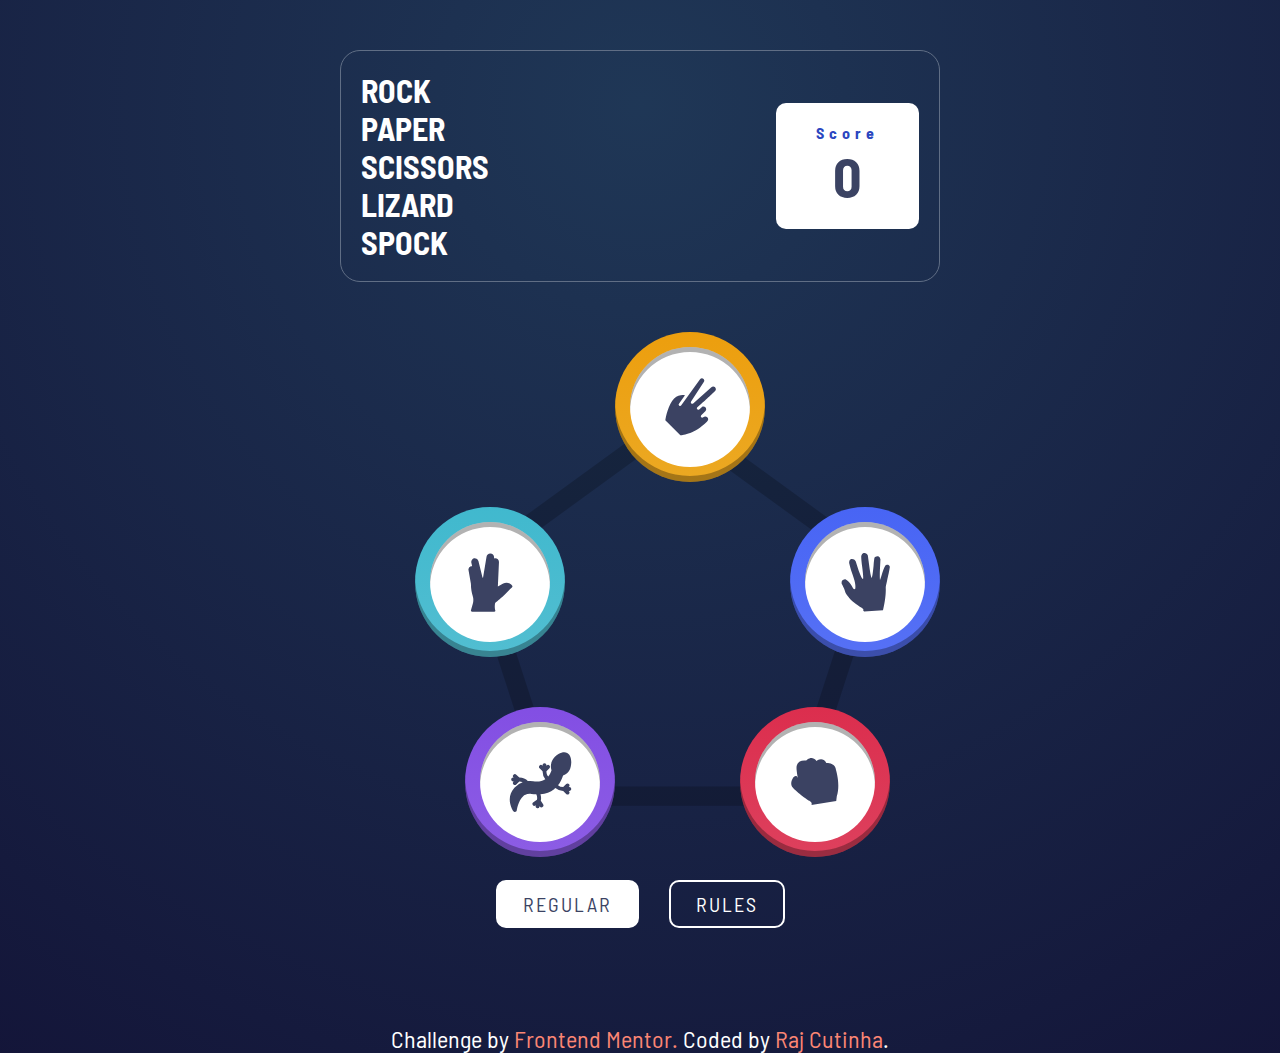
==== bonus/index.html @ 63bf6985 "Add files via upload" ====
<!DOCTYPE html>
<html lang="en">
  <head>
    <meta charset="UTF-8" />
    <meta name="viewport" content="width=device-width, initial-scale=1.0" />
    <!-- displays site properly based on user's device -->

    <link
      rel="icon"
      type="image/png"
      sizes="32x32"
      href="../images/favicon-32x32.png"
    />

    <title>Frontend Mentor | Rock, Paper, Scissors</title>
    <link
      href="https://fonts.googleapis.com/css2?family=Barlow+Semi+Condensed:wght@400;600;700&display=swap"
      rel="stylesheet"
    />
    <link rel="stylesheet" href="./style.css" />
  </head>
  <body>
    <div class="container">
      <header>
        <h1>
          <span>Rock</span>
          <span>Paper</span>
          <span>Scissors</span>
          <span>Lizard</span>
          <span>Spock</span>
        </h1>
        <div class="score-container">
          <h4>Score</h4>
          <p id="score">0</p>
        </div>
      </header>

      <main id="main">
        <button class="btn-circle btn-scissors pick" data-choice="scissors">
          <span class="wrapper">
            <img src="../images/icon-scissors.svg" alt="scissors icon" />
          </span>
        </button>
        <button class="btn-circle btn-paper pick" data-choice="paper">
          <span class="wrapper">
            <img src="../images/icon-paper.svg" alt="paper icon" />
          </span>
        </button>
        <button class="btn-circle btn-rock pick" data-choice="rock">
          <span class="wrapper">
            <img src="../images/icon-rock.svg" alt="rock icon" />
          </span>
        </button>
        <button class="btn-circle btn-lizard pick" data-choice="lizard">
          <span class="wrapper">
            <img src="../images/icon-lizard.svg" alt="lizard icon" />
          </span>
        </button>
        <button class="btn-circle btn-spock pick" data-choice="spock">
          <span class="wrapper">
            <img src="../images/icon-spock.svg" alt="spock icon" />
          </span>
        </button>
      </main>

      <div class="rules-modal" id="modal">
        <img src="../images/image-rules-bonus.svg" alt="rules" />
        <button id="close">
          <img src="../images/icon-close.svg" alt="close" />
        </button>
      </div>
    </div>

    <div class="selection" id="selection">
      <div>
        <h2>You picked</h2>
        <button class="btn-circle btn-paper" id="user-select">
          <span class="wrapper">
            <img src="../images/icon-paper.svg" alt="paper icon" />
          </span>
        </button>
      </div>
      <div class="mobile-reset">
        <p class="big-text" id="winner"></p>
        <button class="btn" id="reset">Play again</button>
      </div>
      <div>
        <h2>The house picked</h2>
        <button class="btn-circle btn-rock" id="computer-select">
          <span class="wrapper">
            <img src="../images/icon-rock.svg" alt="rock icon" />
          </span>
        </button>
      </div>
    </div>

    <div class="options">
      <a href="../index.html"><button class="btn">Regular</button></a>
      <button class="btn-rules" id="open">Rules</button>
    </div>

    <div class="attribution">
      <p>
        Challenge by
        <a href="https://www.frontendmentor.io?ref=challenge" target="_blank">
          Frontend Mentor.
        </a>
        Coded by <a href="#">Raj Cutinha</a>.
      </p>
    </div>
    <script src="./app.js"></script>
  </body>
</html>
---- bonus/style.css ----
* {
  margin: 0;
  padding: 0;
  box-sizing: border-box;
}

body {
  font-family: "Barlow Semi Condensed", sans-serif;
  background: radial-gradient(
    circle at 50% 10%,
    hsl(214, 47%, 23%),
    hsl(237, 49%, 15%)
  );
  min-height: 100vh;
  color: #fff;
}

.container {
  width: 600px;
  max-width: 100%;
  margin: 0 auto;
}

header {
  border: 1px solid hsl(217, 16%, 45%);
  display: flex;
  justify-content: space-between;
  flex-wrap: wrap;
  align-items: center;
  padding: 20px;
  border-radius: 20px;
  margin: 50px 0;
}

h1 {
  display: flex;
  flex-direction: column;
  margin: 0;
  text-transform: uppercase;
  font-size: 2rem;
}

h2 {
  text-transform: uppercase;
  letter-spacing: 2px;
}

h4 {
  color: hsl(229, 64%, 46%);
  margin: 0;
  letter-spacing: 5px;
}

.options {
  position: absolute;
  bottom: 150px;
  right: 20%;
}

.score-container {
  background-color: #fff;
  padding: 20px 40px;
  text-align: center;
  border-radius: 10px;
}

.score-container p {
  color: hsl(229, 25%, 31%);
  font-size: 3.5rem;
  margin: 0;
  font-weight: 700;
}

.btn-circle {
  width: 150px;
  height: 150px;
  border-radius: 50%;
  border: none;
  box-shadow: inset 0 -6px rgba(0, 0, 0, 0.3);
  margin: 0 25px;
  cursor: pointer;
  position: absolute;
}

.btn-circle:hover {
  transform: scale(1.2);
}

.btn-circle:focus {
  outline: none;
}

.btn-circle:active {
  transform: scale(0.9);
}

.btn-circle .wrapper {
  background-color: #fff;
  display: inline-flex;
  align-items: center;
  justify-content: center;
  height: 120px;
  width: 120px;
  border-radius: 50%;
  box-shadow: inset 0 5px rgba(0, 0, 0, 0.3);
}

main .btn-paper {
  --rotation: 30deg;
}

.btn-paper {
  background: linear-gradient(
    to bottom,
    hsl(230, 89%, 62%),
    hsl(230, 89%, 65%)
  );
  top: 35%;
  right: -15%;
}

.btn-scissors {
  background: linear-gradient(to bottom, hsl(39, 89%, 49%), hsl(40, 84%, 53%));
  top: 0;
  left: 40%;
}

.btn-rock {
  background: linear-gradient(
    to bottom,
    hsl(349, 71%, 52%),
    hsl(349, 70%, 56%)
  );
  bottom: -5%;
  right: -5%;
}

.btn-lizard {
  background: linear-gradient(
    to bottom,
    hsl(261, 73%, 60%),
    hsl(261, 72%, 63%)
  );
  bottom: -5%;
  left: 10%;
}

.btn-spock {
  background: linear-gradient(
    to bottom,
    hsl(189, 59%, 53%),
    hsl(189, 58%, 57%)
  );
  top: 35%;
  left: -0%;
}

main {
  width: 500px;
  height: 500px;
  margin: 0 auto;
  position: relative;
}

main::before {
  content: "";
  background-image: url("../images/bg-pentagon.svg");
  background-repeat: no-repeat;
  background-size: cover;
  height: 80%;
  width: 80%;
  top: 15%;
  left: 15%;
  position: absolute;
  z-index: -1;
}

.btn {
  border: 2px solid #fff;
  border-radius: 10px;
  background-color: #fff;
  color: hsl(229, 25%, 31%);
  font-family: inherit;
  padding: 10px 25px;
  text-transform: uppercase;
  font-size: 20px;
  letter-spacing: 2px;
  cursor: pointer;
}

.btn-rules {
  border: 2px solid #fff;
  border-radius: 10px;
  background-color: transparent;
  color: #fff;
  font-family: inherit;
  padding: 10px 25px;
  text-transform: uppercase;
  font-size: 20px;
  letter-spacing: 2px;
  cursor: pointer;
  margin-left: 1.5em;
}

.selection {
  display: none;
  justify-content: center;
  align-items: center;
  flex-wrap: wrap;
  text-align: center;
  min-width: 500px;
  width: 800px;
  max-width: 100%;
  margin: 0 auto;
}

.selection .btn-circle {
  transform: scale(1.4);
  margin: 50px;
}

.big-text {
  font-size: 3rem;
  margin: 0 0 20px;
  text-transform: uppercase;
  font-size: 3rem;
}

.attribution {
  position: absolute;
  bottom: 30px;
  left: 50%;
  transform: translate(-50%);
  font-size: 1.5rem;
  text-align: center;
}

.attribution a {
  text-decoration: none;
  color: #fb8674;
}

.rules-modal {
  background-color: #f0f0f0;
  position: fixed;
  top: 50%;
  left: 50%;
  width: 50vw;
  height: 50vh;
  transform: translate(-50%, -50%);
  display: none;
  justify-content: center;
  align-items: center;
  flex-direction: column;
  z-index: 100;
  border-radius: 50px;
  padding: 1em;
}

.rules-modal button {
  background-color: transparent;
  border: none;
  margin-top: 100px;
  transform: scale(1.5);
  cursor: pointer;
}

.selection .btn-circle {
  position: static;
}

#computer_select,
#user_select {
  pointer-events: none;
}

@keyframes win {
  0% {
    box-shadow: 0 0 2px 20px rgba(240, 240, 240, 0.6);
  }
  25% {
    box-shadow: 0 0 2px 20px rgba(240, 240, 240, 0.6),
      0 0 2px 40px rgba(240, 240, 240, 0.4);
  }
  50% {
    box-shadow: 0 0 2px 20px rgba(240, 240, 240, 0.6),
      0 0 2px 40px rgba(240, 240, 240, 0.4),
      0 0 2px 60px rgba(240, 240, 240, 0.2);
  }
  75% {
    box-shadow: 0 0 2px 20px rgba(240, 240, 240, 0.6),
      0 0 2px 40px rgba(240, 240, 240, 0.4),
      0 0 2px 60px rgba(240, 240, 240, 0.2),
      0 0 2px 80px rgba(240, 240, 240, 0.2);
  }
  100% {
    box-shadow: 0 0 2px 20px rgba(240, 240, 240, 0.2),
      0 0 2px 40px rgba(240, 240, 240, 0.2),
      0 0 2px 60px rgba(240, 240, 240, 0.15),
      0 0 2px 80px rgba(240, 240, 240, 0.1);
  }
}

@media (max-height: 1080px) {
  .options {
    position: static;
    margin: 3rem auto 0;
    display: block;
    display: flex;
    align-items: center;
    justify-content: center;
    align-content: center;
  }

  .attribution {
    position: static;
    margin: 4em auto 0;
    width: 80%;
    transform: none;
  }
}

@media (max-width: 732px) {
  .mobile-reset {
    order: 1;
  }

  .rules-modal {
    top: 0;
    left: 0;
    transform: none;
    height: 100%;
    width: 100%;
    border-radius: unset;
  }
}

@media (max-width: 695px) {
  .selection .btn-circle {
    transform: scale(1);
    margin: 50px;
  }

  main {
    width: 300px;
    height: 300px;
  }

  .btn-paper {
    top: 25%;
    right: -25%;
  }

  .btn-scissors {
    top: 0;
    left: 25%;
  }

  .btn-rock {
    bottom: -15%;
    right: -15%;
  }

  .btn-lizard {
    bottom: -15%;
    left: -5%;
  }

  .btn-spock {
    top: 25%;
    left: -10%;
  }

  .btn-circle {
    transform: scale(0.6);
  }

  .btn-circle:hover {
    transform: scale(0.8);
  }
}

@media (max-width: 550px) {
  .attribution {
    font-size: 1rem;
  }

  .score-container {
    padding: 5px 20px;
  }

  .options {
    position: static;
    margin: 3rem auto 0;
    display: block;
    display: flex;
    align-items: center;
    justify-content: center;
    align-content: center;
  }

  header {
    line-height: unset;
    padding: 10px;
  }

  header h1 {
    text-align: left;
  }

  h1 {
    font-size: 1.5rem;
  }
}

@media (max-width: 500px) {
  .selection .btn-circle {
    margin: 10px 20px;
  }

  .selection {
    min-width: 380px;
  }
}

@media (max-width: 400px) {
  header {
    text-align: center;
  }

  h2 {
    font-size: 1rem;
  }

  .selection .btn-circle {
    transform: scale(0.8);
  }

  .attribution {
    position: static;
    margin: 4em auto 0;
    width: 80%;
    transform: none;
  }
}
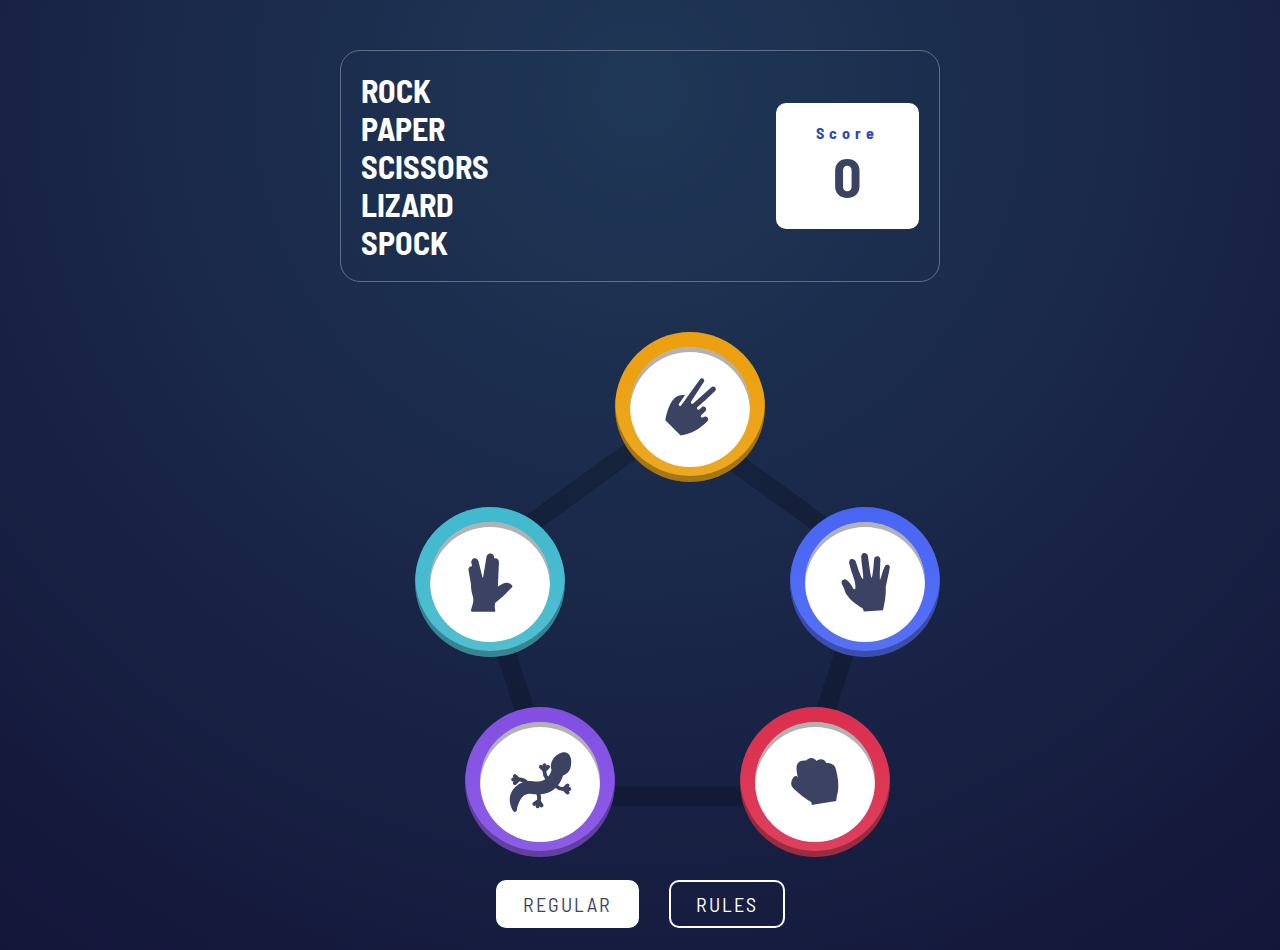
==== commit 4d75d20b: "Update index.html" ====
--- a/bonus/index.html
+++ b/bonus/index.html
@@ -98,16 +98,6 @@
       <a href="../index.html"><button class="btn">Regular</button></a>
       <button class="btn-rules" id="open">Rules</button>
     </div>
-
-    <div class="attribution">
-      <p>
-        Challenge by
-        <a href="https://www.frontendmentor.io?ref=challenge" target="_blank">
-          Frontend Mentor.
-        </a>
-        Coded by <a href="#">Raj Cutinha</a>.
-      </p>
-    </div>
     <script src="./app.js"></script>
   </body>
 </html>
